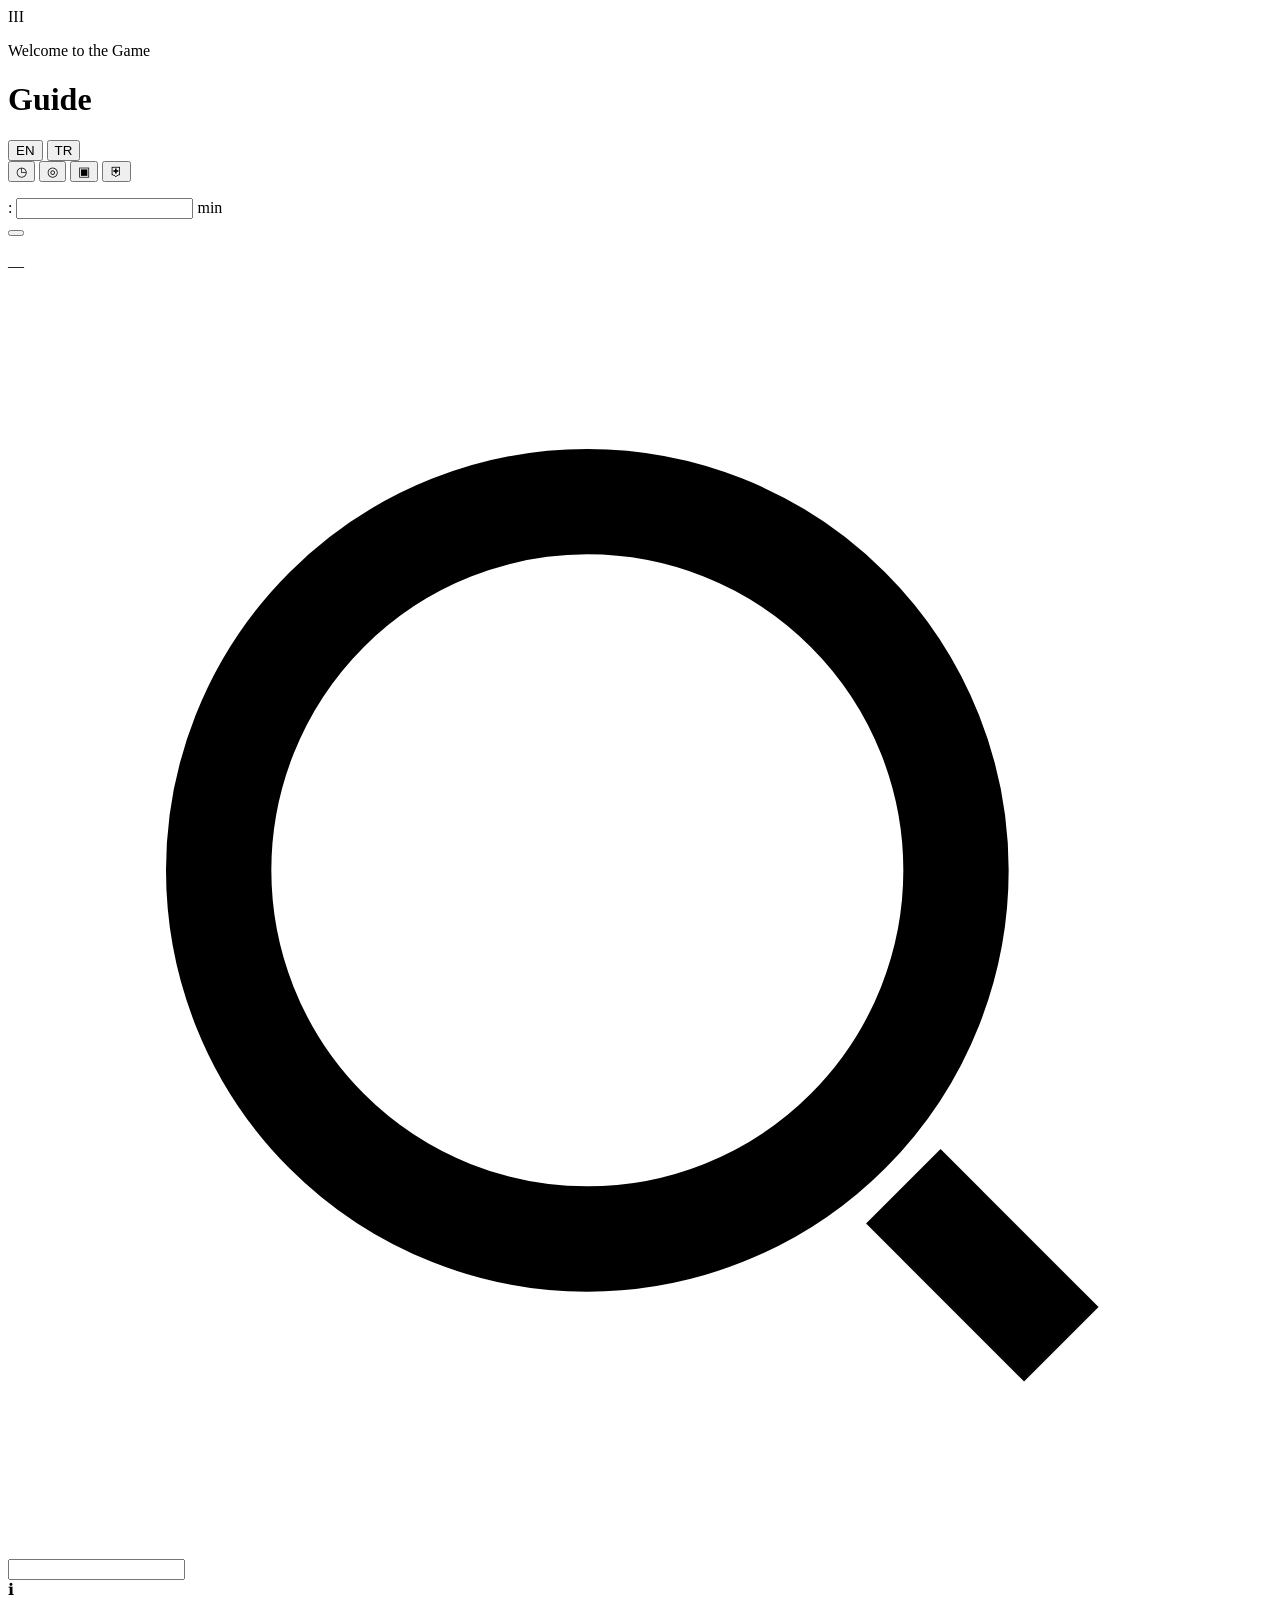
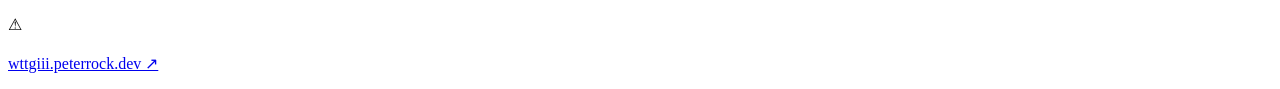
==== wttg3/index.html @ 9b2327aa "Create index.html" ====
<!DOCTYPE html>
<html lang="en">
<head>
  <meta charset="UTF-8">
  <meta name="viewport" content="width=device-width, initial-scale=1.0">
  <title>WTTG III Guide</title>
  <link rel="preconnect" href="https://fonts.googleapis.com">
  <link rel="preconnect" href="https://fonts.gstatic.com" crossorigin>
  <link href="https://fonts.googleapis.com/css2?family=IBM+Plex+Mono:wght@400;500;600&family=Syne:wght@500;600;700;800&display=swap" rel="stylesheet">
  <link rel="stylesheet" href="styles.css">
</head>
<body>
  <div class="ambient" aria-hidden="true"></div>
  <div class="grid-bg" aria-hidden="true"></div>

  <div class="app">
    <header class="header">
      <div class="header-left">
        <div class="logo-mark">
          <span class="logo-pulse"></span>
          <span class="logo-core">III</span>
        </div>
        <div>
          <p class="eyebrow">Welcome to the Game</p>
          <h1 id="t-title">Guide</h1>
          <p id="t-subtitle" class="subtitle"></p>
        </div>
      </div>
      <div class="lang-switch" role="group" aria-label="Language">
        <button type="button" class="lang-btn" data-lang="en">EN</button>
        <button type="button" class="lang-btn" data-lang="tr">TR</button>
      </div>
    </header>

    <nav class="nav-pills" id="tabs">
      <button type="button" class="pill-tab active" data-tab="time">
        <span class="tab-icon">◷</span>
        <span id="t-tabTime"></span>
      </button>
      <button type="button" class="pill-tab" data-tab="sites">
        <span class="tab-icon">◎</span>
        <span id="t-tabSites"></span>
      </button>
      <button type="button" class="pill-tab" data-tab="miners">
        <span class="tab-icon">▣</span>
        <span id="t-tabMiners"></span>
      </button>
      <button type="button" class="pill-tab" data-tab="keys">
        <span class="tab-icon">⛨</span>
        <span id="t-tabKeys"></span>
      </button>
    </nav>

    <main class="content">
      <!-- Time -->
      <section id="panel-time" class="panel active">
        <div class="terminal-card glow-red">
          <div class="card-head">
            <span class="dot red"></span><span class="dot amber"></span><span class="dot green"></span>
            <span class="card-title" id="t-timeLabel"></span>
          </div>
          <div class="card-body">
            <p class="hint" id="t-timeHint"></p>
            <div class="clock-widget">
              <div class="clock-face">
                <span class="clock-colon">:</span>
                <input type="text" id="minute-input" inputmode="numeric" maxlength="2" autocomplete="off" spellcheck="false">
                <span class="clock-suffix">min</span>
              </div>
              <button type="button" class="btn-primary" id="time-btn">
                <span class="btn-shine"></span>
              </button>
            </div>
            <p class="error" id="time-error" hidden></p>
          </div>
        </div>

        <div class="results-card">
          <div class="results-head">
            <h2 id="t-timedOpen"></h2>
            <span class="count-badge" id="time-count">—</span>
          </div>
          <div id="time-result" class="chip-grid"></div>
          <p class="footnote" id="t-alwaysNote"></p>
        </div>
      </section>

      <!-- Sites -->
      <section id="panel-sites" class="panel">
        <div class="search-bar">
          <svg class="search-icon" viewBox="0 0 24 24" fill="none" stroke="currentColor" stroke-width="2"><circle cx="11" cy="11" r="7"/><path d="M20 20l-3-3"/></svg>
          <input type="search" id="search" autocomplete="off">
        </div>
        <div class="filter-pills" id="filter-pills"></div>
        <div id="site-lists" class="site-sections"></div>
      </section>

      <!-- Miners -->
      <section id="panel-miners" class="panel">
        <div id="miner-lists" class="miner-deck"></div>
      </section>

      <!-- Keys -->
      <section id="panel-keys" class="panel">
        <div class="info-stack">
          <div class="info-card blue">
            <div class="info-icon">ℹ</div>
            <p id="t-keysRule"></p>
          </div>
          <div class="info-card amber">
            <div class="info-icon">⚠</div>
            <p id="t-keysWarn"></p>
          </div>
        </div>

        <div class="keys-table-wrap">
          <h2 id="t-keysExamples"></h2>
          <ul id="key-list" class="keys-table"></ul>
        </div>

        <div class="tip-card">
          <p id="t-logjukTip"></p>
          <a href="https://wttgiii.peterrock.dev/vm-network/" target="_blank" rel="noopener" class="ext-btn">
            wttgiii.peterrock.dev ↗
          </a>
        </div>
      </section>
    </main>

    <footer class="footer">
      <p id="t-footer"></p>
    </footer>
  </div>

  <script src="data.js"></script>
  <script src="i18n.js"></script>
  <script src="app.js"></script>
</body>
</html>
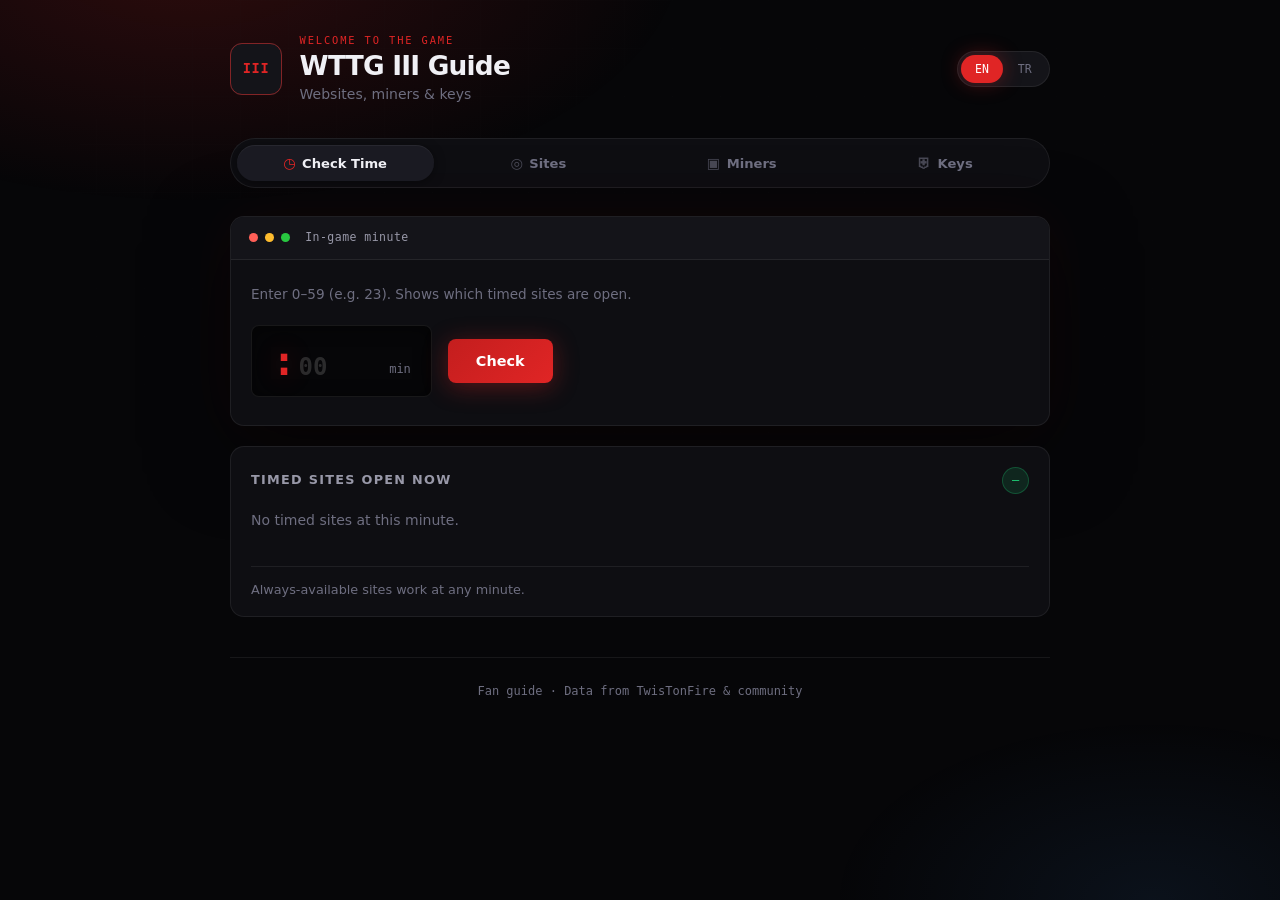
==== commit ed3cf1d7: "Add files via upload" ====
--- a/wttg3/index.html
+++ b/wttg3/index.html
@@ -1,139 +1,139 @@
-<!DOCTYPE html>
-<html lang="en">
-<head>
-  <meta charset="UTF-8">
-  <meta name="viewport" content="width=device-width, initial-scale=1.0">
-  <title>WTTG III Guide</title>
-  <link rel="preconnect" href="https://fonts.googleapis.com">
-  <link rel="preconnect" href="https://fonts.gstatic.com" crossorigin>
-  <link href="https://fonts.googleapis.com/css2?family=IBM+Plex+Mono:wght@400;500;600&family=Syne:wght@500;600;700;800&display=swap" rel="stylesheet">
-  <link rel="stylesheet" href="styles.css">
-</head>
-<body>
-  <div class="ambient" aria-hidden="true"></div>
-  <div class="grid-bg" aria-hidden="true"></div>
-
-  <div class="app">
-    <header class="header">
-      <div class="header-left">
-        <div class="logo-mark">
-          <span class="logo-pulse"></span>
-          <span class="logo-core">III</span>
-        </div>
-        <div>
-          <p class="eyebrow">Welcome to the Game</p>
-          <h1 id="t-title">Guide</h1>
-          <p id="t-subtitle" class="subtitle"></p>
-        </div>
-      </div>
-      <div class="lang-switch" role="group" aria-label="Language">
-        <button type="button" class="lang-btn" data-lang="en">EN</button>
-        <button type="button" class="lang-btn" data-lang="tr">TR</button>
-      </div>
-    </header>
-
-    <nav class="nav-pills" id="tabs">
-      <button type="button" class="pill-tab active" data-tab="time">
-        <span class="tab-icon">◷</span>
-        <span id="t-tabTime"></span>
-      </button>
-      <button type="button" class="pill-tab" data-tab="sites">
-        <span class="tab-icon">◎</span>
-        <span id="t-tabSites"></span>
-      </button>
-      <button type="button" class="pill-tab" data-tab="miners">
-        <span class="tab-icon">▣</span>
-        <span id="t-tabMiners"></span>
-      </button>
-      <button type="button" class="pill-tab" data-tab="keys">
-        <span class="tab-icon">⛨</span>
-        <span id="t-tabKeys"></span>
-      </button>
-    </nav>
-
-    <main class="content">
-      <!-- Time -->
-      <section id="panel-time" class="panel active">
-        <div class="terminal-card glow-red">
-          <div class="card-head">
-            <span class="dot red"></span><span class="dot amber"></span><span class="dot green"></span>
-            <span class="card-title" id="t-timeLabel"></span>
-          </div>
-          <div class="card-body">
-            <p class="hint" id="t-timeHint"></p>
-            <div class="clock-widget">
-              <div class="clock-face">
-                <span class="clock-colon">:</span>
-                <input type="text" id="minute-input" inputmode="numeric" maxlength="2" autocomplete="off" spellcheck="false">
-                <span class="clock-suffix">min</span>
-              </div>
-              <button type="button" class="btn-primary" id="time-btn">
-                <span class="btn-shine"></span>
-              </button>
-            </div>
-            <p class="error" id="time-error" hidden></p>
-          </div>
-        </div>
-
-        <div class="results-card">
-          <div class="results-head">
-            <h2 id="t-timedOpen"></h2>
-            <span class="count-badge" id="time-count">—</span>
-          </div>
-          <div id="time-result" class="chip-grid"></div>
-          <p class="footnote" id="t-alwaysNote"></p>
-        </div>
-      </section>
-
-      <!-- Sites -->
-      <section id="panel-sites" class="panel">
-        <div class="search-bar">
-          <svg class="search-icon" viewBox="0 0 24 24" fill="none" stroke="currentColor" stroke-width="2"><circle cx="11" cy="11" r="7"/><path d="M20 20l-3-3"/></svg>
-          <input type="search" id="search" autocomplete="off">
-        </div>
-        <div class="filter-pills" id="filter-pills"></div>
-        <div id="site-lists" class="site-sections"></div>
-      </section>
-
-      <!-- Miners -->
-      <section id="panel-miners" class="panel">
-        <div id="miner-lists" class="miner-deck"></div>
-      </section>
-
-      <!-- Keys -->
-      <section id="panel-keys" class="panel">
-        <div class="info-stack">
-          <div class="info-card blue">
-            <div class="info-icon">ℹ</div>
-            <p id="t-keysRule"></p>
-          </div>
-          <div class="info-card amber">
-            <div class="info-icon">⚠</div>
-            <p id="t-keysWarn"></p>
-          </div>
-        </div>
-
-        <div class="keys-table-wrap">
-          <h2 id="t-keysExamples"></h2>
-          <ul id="key-list" class="keys-table"></ul>
-        </div>
-
-        <div class="tip-card">
-          <p id="t-logjukTip"></p>
-          <a href="https://wttgiii.peterrock.dev/vm-network/" target="_blank" rel="noopener" class="ext-btn">
-            wttgiii.peterrock.dev ↗
-          </a>
-        </div>
-      </section>
-    </main>
-
-    <footer class="footer">
-      <p id="t-footer"></p>
-    </footer>
-  </div>
-
-  <script src="data.js"></script>
-  <script src="i18n.js"></script>
-  <script src="app.js"></script>
-</body>
-</html>
+<!DOCTYPE html>
+<html lang="en">
+<head>
+  <meta charset="UTF-8">
+  <meta name="viewport" content="width=device-width, initial-scale=1.0">
+  <title>WTTG III Guide</title>
+  <link rel="preconnect" href="https://fonts.googleapis.com">
+  <link rel="preconnect" href="https://fonts.gstatic.com" crossorigin>
+  <link href="https://fonts.googleapis.com/css2?family=IBM+Plex+Mono:wght@400;500;600&family=Syne:wght@500;600;700;800&display=swap" rel="stylesheet">
+  <link rel="stylesheet" href="styles.css">
+</head>
+<body>
+  <div class="ambient" aria-hidden="true"></div>
+  <div class="grid-bg" aria-hidden="true"></div>
+
+  <div class="app">
+    <header class="header">
+      <div class="header-left">
+        <div class="logo-mark">
+          <span class="logo-pulse"></span>
+          <span class="logo-core">III</span>
+        </div>
+        <div>
+          <p class="eyebrow">Welcome to the Game</p>
+          <h1 id="t-title">Guide</h1>
+          <p id="t-subtitle" class="subtitle"></p>
+        </div>
+      </div>
+      <div class="lang-switch" role="group" aria-label="Language">
+        <button type="button" class="lang-btn" data-lang="en">EN</button>
+        <button type="button" class="lang-btn" data-lang="tr">TR</button>
+      </div>
+    </header>
+
+    <nav class="nav-pills" id="tabs">
+      <button type="button" class="pill-tab active" data-tab="time">
+        <span class="tab-icon">◷</span>
+        <span id="t-tabTime"></span>
+      </button>
+      <button type="button" class="pill-tab" data-tab="sites">
+        <span class="tab-icon">◎</span>
+        <span id="t-tabSites"></span>
+      </button>
+      <button type="button" class="pill-tab" data-tab="miners">
+        <span class="tab-icon">▣</span>
+        <span id="t-tabMiners"></span>
+      </button>
+      <button type="button" class="pill-tab" data-tab="keys">
+        <span class="tab-icon">⛨</span>
+        <span id="t-tabKeys"></span>
+      </button>
+    </nav>
+
+    <main class="content">
+      <!-- Time -->
+      <section id="panel-time" class="panel active">
+        <div class="terminal-card glow-red">
+          <div class="card-head">
+            <span class="dot red"></span><span class="dot amber"></span><span class="dot green"></span>
+            <span class="card-title" id="t-timeLabel"></span>
+          </div>
+          <div class="card-body">
+            <p class="hint" id="t-timeHint"></p>
+            <div class="clock-widget">
+              <div class="clock-face">
+                <span class="clock-colon">:</span>
+                <input type="text" id="minute-input" inputmode="numeric" maxlength="2" autocomplete="off" spellcheck="false">
+                <span class="clock-suffix">min</span>
+              </div>
+              <button type="button" class="btn-primary" id="time-btn">
+                <span class="btn-shine"></span>
+              </button>
+            </div>
+            <p class="error" id="time-error" hidden></p>
+          </div>
+        </div>
+
+        <div class="results-card">
+          <div class="results-head">
+            <h2 id="t-timedOpen"></h2>
+            <span class="count-badge" id="time-count">—</span>
+          </div>
+          <div id="time-result" class="chip-grid"></div>
+          <p class="footnote" id="t-alwaysNote"></p>
+        </div>
+      </section>
+
+      <!-- Sites -->
+      <section id="panel-sites" class="panel">
+        <div class="search-bar">
+          <svg class="search-icon" viewBox="0 0 24 24" fill="none" stroke="currentColor" stroke-width="2"><circle cx="11" cy="11" r="7"/><path d="M20 20l-3-3"/></svg>
+          <input type="search" id="search" autocomplete="off">
+        </div>
+        <div class="filter-pills" id="filter-pills"></div>
+        <div id="site-lists" class="site-sections"></div>
+      </section>
+
+      <!-- Miners -->
+      <section id="panel-miners" class="panel">
+        <div id="miner-lists" class="miner-deck"></div>
+      </section>
+
+      <!-- Keys -->
+      <section id="panel-keys" class="panel">
+        <div class="info-stack">
+          <div class="info-card blue">
+            <div class="info-icon">ℹ</div>
+            <p id="t-keysRule"></p>
+          </div>
+          <div class="info-card amber">
+            <div class="info-icon">⚠</div>
+            <p id="t-keysWarn"></p>
+          </div>
+        </div>
+
+        <div class="keys-table-wrap">
+          <h2 id="t-keysExamples"></h2>
+          <ul id="key-list" class="keys-table"></ul>
+        </div>
+
+        <div class="tip-card">
+          <p id="t-logjukTip"></p>
+          <a href="https://wttgiii.peterrock.dev/vm-network/" target="_blank" rel="noopener" class="ext-btn">
+            wttgiii.peterrock.dev ↗
+          </a>
+        </div>
+      </section>
+    </main>
+
+    <footer class="footer">
+      <p id="t-footer"></p>
+    </footer>
+  </div>
+
+  <script src="data.js"></script>
+  <script src="i18n.js"></script>
+  <script src="app.js"></script>
+</body>
+</html>
--- a/wttg3/styles.css
+++ b/wttg3/styles.css
@@ -0,0 +1,819 @@
+*, *::before, *::after { box-sizing: border-box; margin: 0; padding: 0; }
+
+:root {
+  --bg: #060608;
+  --surface: #0e0e12;
+  --surface2: #141419;
+  --surface3: #1a1a22;
+  --border: rgba(255,255,255,.07);
+  --border-hover: rgba(255,255,255,.14);
+  --text: #f0f0f5;
+  --muted: #6e6e80;
+  --dim: #9898a8;
+  --red: #e02525;
+  --red-glow: rgba(224,37,37,.35);
+  --green: #1fd67a;
+  --green-dim: rgba(31,214,122,.12);
+  --amber: #f0a030;
+  --blue: #4d9fff;
+  --purple: #a855f7;
+  --radius: 14px;
+  --radius-sm: 8px;
+  --font: 'Syne', system-ui, sans-serif;
+  --mono: 'IBM Plex Mono', monospace;
+  --shadow: 0 24px 80px rgba(0,0,0,.55);
+}
+
+html { scroll-behavior: smooth; }
+
+body {
+  font-family: var(--font);
+  background: var(--bg);
+  color: var(--text);
+  line-height: 1.55;
+  min-height: 100vh;
+  -webkit-font-smoothing: antialiased;
+}
+
+/* Background */
+.ambient {
+  position: fixed; inset: 0; pointer-events: none; z-index: 0;
+  background:
+    radial-gradient(ellipse 70% 50% at 15% -5%, rgba(224,37,37,.18), transparent 55%),
+    radial-gradient(ellipse 50% 40% at 90% 100%, rgba(77,159,255,.08), transparent 50%);
+}
+
+.grid-bg {
+  position: fixed; inset: 0; pointer-events: none; z-index: 0; opacity: .35;
+  background-image:
+    linear-gradient(rgba(255,255,255,.025) 1px, transparent 1px),
+    linear-gradient(90deg, rgba(255,255,255,.025) 1px, transparent 1px);
+  background-size: 48px 48px;
+  mask-image: radial-gradient(ellipse 80% 70% at 50% 30%, black, transparent);
+}
+
+/* App shell */
+.app {
+  position: relative; z-index: 1;
+  max-width: 860px;
+  margin: 0 auto;
+  padding: 2rem 1.25rem 3rem;
+  animation: rise .6s ease both;
+}
+
+@keyframes rise {
+  from { opacity: 0; transform: translateY(16px); }
+  to { opacity: 1; transform: translateY(0); }
+}
+
+/* Header */
+.header {
+  display: flex;
+  justify-content: space-between;
+  align-items: center;
+  gap: 1.5rem;
+  margin-bottom: 2rem;
+}
+
+.header-left {
+  display: flex;
+  align-items: center;
+  gap: 1.1rem;
+}
+
+.logo-mark {
+  position: relative;
+  width: 52px; height: 52px;
+  display: grid; place-items: center;
+  background: var(--surface2);
+  border: 1px solid var(--border);
+  border-radius: 12px;
+  flex-shrink: 0;
+}
+
+.logo-pulse {
+  position: absolute; inset: -1px;
+  border-radius: 12px;
+  border: 1px solid var(--red);
+  opacity: .5;
+  animation: pulse 2.5s ease infinite;
+}
+
+@keyframes pulse {
+  0%, 100% { opacity: .3; transform: scale(1); }
+  50% { opacity: .7; transform: scale(1.04); }
+}
+
+.logo-core {
+  font-family: var(--mono);
+  font-weight: 600;
+  font-size: .85rem;
+  color: var(--red);
+  letter-spacing: .05em;
+}
+
+.eyebrow {
+  font-family: var(--mono);
+  font-size: .65rem;
+  letter-spacing: .18em;
+  text-transform: uppercase;
+  color: var(--red);
+  margin-bottom: .2rem;
+}
+
+.header h1 {
+  font-size: 1.65rem;
+  font-weight: 800;
+  letter-spacing: -.03em;
+  line-height: 1.1;
+}
+
+.subtitle {
+  font-size: .875rem;
+  color: var(--muted);
+  margin-top: .25rem;
+  font-weight: 500;
+}
+
+/* Lang */
+.lang-switch {
+  display: flex;
+  background: var(--surface2);
+  border: 1px solid var(--border);
+  border-radius: 999px;
+  padding: 3px;
+  flex-shrink: 0;
+}
+
+.lang-btn {
+  padding: .45rem .9rem;
+  background: transparent;
+  border: none;
+  border-radius: 999px;
+  color: var(--muted);
+  font-family: var(--mono);
+  font-size: .72rem;
+  font-weight: 500;
+  cursor: pointer;
+  transition: all .2s;
+}
+
+.lang-btn:hover { color: var(--text); }
+.lang-btn.active {
+  background: var(--red);
+  color: #fff;
+  box-shadow: 0 0 20px var(--red-glow);
+}
+
+/* Nav pills */
+.nav-pills {
+  display: flex;
+  gap: .4rem;
+  padding: .35rem;
+  background: var(--surface);
+  border: 1px solid var(--border);
+  border-radius: 999px;
+  margin-bottom: 1.75rem;
+  overflow-x: auto;
+}
+
+.pill-tab {
+  flex: 1;
+  display: flex;
+  align-items: center;
+  justify-content: center;
+  gap: .4rem;
+  padding: .65rem 1rem;
+  background: transparent;
+  border: none;
+  border-radius: 999px;
+  color: var(--muted);
+  font-family: var(--font);
+  font-size: .82rem;
+  font-weight: 600;
+  cursor: pointer;
+  white-space: nowrap;
+  transition: all .25s;
+}
+
+.tab-icon {
+  font-size: .9rem;
+  opacity: .6;
+}
+
+.pill-tab:hover { color: var(--dim); background: rgba(255,255,255,.03); }
+
+.pill-tab.active {
+  color: var(--text);
+  background: var(--surface3);
+  box-shadow: 0 2px 12px rgba(0,0,0,.4), inset 0 1px 0 rgba(255,255,255,.06);
+}
+
+.pill-tab.active .tab-icon { opacity: 1; color: var(--red); }
+
+/* Panels */
+.panel { display: none; animation: fadePanel .35s ease; }
+.panel.active { display: block; }
+
+@keyframes fadePanel {
+  from { opacity: 0; transform: translateY(8px); }
+  to { opacity: 1; transform: translateY(0); }
+}
+
+/* Terminal card */
+.terminal-card {
+  background: var(--surface);
+  border: 1px solid var(--border);
+  border-radius: var(--radius);
+  overflow: hidden;
+  margin-bottom: 1.25rem;
+  box-shadow: var(--shadow);
+}
+
+.terminal-card.glow-red {
+  box-shadow: var(--shadow), 0 0 60px rgba(224,37,37,.06);
+}
+
+.card-head {
+  display: flex;
+  align-items: center;
+  gap: .45rem;
+  padding: .75rem 1.1rem;
+  background: var(--surface2);
+  border-bottom: 1px solid var(--border);
+}
+
+.dot { width: 9px; height: 9px; border-radius: 50%; }
+.dot.red { background: #ff5f57; }
+.dot.amber { background: #febc2e; }
+.dot.green { background: #28c840; }
+
+.card-title {
+  margin-left: .5rem;
+  font-family: var(--mono);
+  font-size: .72rem;
+  color: var(--dim);
+  letter-spacing: .04em;
+}
+
+.card-body { padding: 1.5rem 1.25rem 1.75rem; }
+
+.hint, .footnote {
+  font-size: .85rem;
+  color: var(--muted);
+  font-weight: 500;
+}
+
+/* Clock widget */
+.clock-widget {
+  display: flex;
+  align-items: center;
+  gap: 1rem;
+  margin-top: 1.25rem;
+  flex-wrap: wrap;
+}
+
+.clock-face {
+  display: flex;
+  align-items: baseline;
+  gap: .15rem;
+  background: var(--bg);
+  border: 1px solid var(--border);
+  border-radius: var(--radius-sm);
+  padding: .75rem 1.25rem;
+  box-shadow: inset 0 2px 16px rgba(0,0,0,.5);
+}
+
+.clock-colon {
+  font-family: var(--mono);
+  font-size: 2.5rem;
+  font-weight: 600;
+  color: var(--red);
+  line-height: 1;
+  text-shadow: 0 0 24px var(--red-glow);
+  animation: blink 1.2s step-end infinite;
+}
+
+@keyframes blink { 50% { opacity: .3; } }
+
+#minute-input {
+  width: 3.5ch;
+  background: transparent;
+  border: none;
+  outline: none;
+  font-family: var(--mono);
+  font-size: 2.5rem;
+  font-weight: 600;
+  color: var(--text);
+  line-height: 1;
+  caret-color: var(--red);
+}
+
+#minute-input::placeholder { color: rgba(255,255,255,.15); font-size: 1.5rem; }
+
+.clock-suffix {
+  font-family: var(--mono);
+  font-size: .75rem;
+  color: var(--muted);
+  margin-left: .25rem;
+  align-self: flex-end;
+  padding-bottom: .35rem;
+}
+
+.btn-primary {
+  position: relative;
+  padding: .85rem 1.75rem;
+  background: linear-gradient(135deg, #c41e1e, var(--red));
+  border: none;
+  border-radius: var(--radius-sm);
+  color: #fff;
+  font-family: var(--font);
+  font-size: .9rem;
+  font-weight: 700;
+  cursor: pointer;
+  overflow: hidden;
+  transition: transform .15s, box-shadow .2s;
+  box-shadow: 0 4px 24px var(--red-glow);
+}
+
+.btn-primary:hover {
+  transform: translateY(-1px);
+  box-shadow: 0 8px 32px var(--red-glow);
+}
+
+.btn-primary:active { transform: translateY(0); }
+
+.btn-shine {
+  position: absolute; inset: 0;
+  background: linear-gradient(105deg, transparent 40%, rgba(255,255,255,.15) 50%, transparent 60%);
+  transform: translateX(-100%);
+  transition: transform .5s;
+}
+
+.btn-primary:hover .btn-shine { transform: translateX(100%); }
+
+.error {
+  color: var(--red);
+  font-size: .82rem;
+  font-family: var(--mono);
+  margin-top: .75rem;
+}
+
+/* Results */
+.results-card {
+  background: var(--surface);
+  border: 1px solid var(--border);
+  border-radius: var(--radius);
+  padding: 1.25rem 1.25rem 1rem;
+}
+
+.results-head {
+  display: flex;
+  align-items: center;
+  justify-content: space-between;
+  margin-bottom: 1rem;
+}
+
+.results-head h2 {
+  font-size: .8rem;
+  font-weight: 700;
+  text-transform: uppercase;
+  letter-spacing: .1em;
+  color: var(--dim);
+}
+
+.count-badge {
+  font-family: var(--mono);
+  font-size: .75rem;
+  padding: .2rem .55rem;
+  background: var(--green-dim);
+  border: 1px solid rgba(31,214,122,.25);
+  border-radius: 999px;
+  color: var(--green);
+}
+
+.chip-grid {
+  display: flex;
+  flex-wrap: wrap;
+  gap: .45rem;
+  min-height: 2.5rem;
+}
+
+.chip {
+  font-family: var(--mono);
+  font-size: .78rem;
+  font-weight: 500;
+  padding: .4rem .75rem;
+  background: var(--green-dim);
+  border: 1px solid rgba(31,214,122,.2);
+  border-radius: var(--radius-sm);
+  color: var(--green);
+  animation: chipIn .3s ease both;
+}
+
+@keyframes chipIn {
+  from { opacity: 0; transform: scale(.92); }
+  to { opacity: 1; transform: scale(1); }
+}
+
+.chip.empty {
+  background: transparent;
+  border: none;
+  color: var(--muted);
+  font-family: var(--font);
+  font-size: .875rem;
+  font-weight: 500;
+  padding: 0;
+}
+
+.footnote {
+  margin-top: 1rem;
+  padding-top: .85rem;
+  border-top: 1px solid var(--border);
+  font-size: .8rem;
+}
+
+/* Search */
+.search-bar {
+  position: relative;
+  margin-bottom: 1rem;
+}
+
+.search-icon {
+  position: absolute;
+  left: 1rem; top: 50%;
+  transform: translateY(-50%);
+  width: 18px; height: 18px;
+  color: var(--muted);
+  pointer-events: none;
+}
+
+#search {
+  width: 100%;
+  padding: .85rem 1rem .85rem 2.75rem;
+  background: var(--surface);
+  border: 1px solid var(--border);
+  border-radius: var(--radius);
+  color: var(--text);
+  font-family: var(--font);
+  font-size: .9rem;
+  font-weight: 500;
+  outline: none;
+  transition: border-color .2s, box-shadow .2s;
+}
+
+#search:focus {
+  border-color: rgba(224,37,37,.4);
+  box-shadow: 0 0 0 3px rgba(224,37,37,.1);
+}
+
+/* Filter pills */
+.filter-pills {
+  display: flex;
+  flex-wrap: wrap;
+  gap: .4rem;
+  margin-bottom: 1.5rem;
+}
+
+.f-chip {
+  padding: .4rem .85rem;
+  background: var(--surface);
+  border: 1px solid var(--border);
+  border-radius: 999px;
+  color: var(--muted);
+  font-family: var(--font);
+  font-size: .78rem;
+  font-weight: 600;
+  cursor: pointer;
+  transition: all .2s;
+}
+
+.f-chip:hover { border-color: var(--border-hover); color: var(--dim); }
+
+.f-chip.active {
+  border-color: transparent;
+  color: #fff;
+}
+
+.f-chip[data-f="all"].active { background: var(--surface3); border-color: var(--border-hover); color: var(--text); }
+.f-chip[data-f="always"].active { background: rgba(31,214,122,.2); color: var(--green); }
+.f-chip[data-f="timed"].active { background: rgba(77,159,255,.2); color: var(--blue); }
+.f-chip[data-f="dead"].active { background: rgba(110,110,128,.25); color: var(--dim); }
+.f-chip[data-f="maybe"].active { background: rgba(240,160,48,.2); color: var(--amber); }
+.f-chip[data-f="fbi"].active { background: rgba(224,37,37,.2); color: var(--red); }
+
+/* Site sections */
+.site-sections { display: flex; flex-direction: column; gap: 1.25rem; }
+
+.cat-block {
+  background: var(--surface);
+  border: 1px solid var(--border);
+  border-radius: var(--radius);
+  overflow: hidden;
+}
+
+.cat-head {
+  display: flex;
+  align-items: center;
+  gap: .65rem;
+  padding: .85rem 1.1rem;
+  background: var(--surface2);
+  border-bottom: 1px solid var(--border);
+}
+
+.cat-dot {
+  width: 8px; height: 8px;
+  border-radius: 50%;
+  flex-shrink: 0;
+}
+
+.cat-dot.always { background: var(--green); box-shadow: 0 0 8px rgba(31,214,122,.5); }
+.cat-dot.timed { background: var(--blue); box-shadow: 0 0 8px rgba(77,159,255,.5); }
+.cat-dot.dead { background: var(--muted); }
+.cat-dot.maybe { background: var(--amber); box-shadow: 0 0 8px rgba(240,160,48,.4); }
+.cat-dot.fbi { background: var(--red); box-shadow: 0 0 8px var(--red-glow); }
+
+.cat-head h3 {
+  font-size: .78rem;
+  font-weight: 700;
+  text-transform: uppercase;
+  letter-spacing: .08em;
+  color: var(--dim);
+  flex: 1;
+}
+
+.cat-count {
+  font-family: var(--mono);
+  font-size: .7rem;
+  color: var(--muted);
+}
+
+.site-rows { list-style: none; }
+
+.site-row {
+  display: flex;
+  justify-content: space-between;
+  align-items: center;
+  gap: 1rem;
+  padding: .65rem 1.1rem;
+  border-bottom: 1px solid rgba(255,255,255,.03);
+  transition: background .15s;
+}
+
+.site-row:last-child { border-bottom: none; }
+.site-row:hover { background: rgba(255,255,255,.025); }
+.site-row.hidden { display: none; }
+
+.site-row .name {
+  font-size: .875rem;
+  font-weight: 600;
+  letter-spacing: -.01em;
+}
+
+.site-row .meta {
+  font-family: var(--mono);
+  font-size: .68rem;
+  color: var(--muted);
+  text-align: right;
+  flex-shrink: 0;
+  max-width: 45%;
+}
+
+.tag-careful {
+  display: inline-block;
+  margin-left: .4rem;
+  font-size: .6rem;
+  font-weight: 700;
+  text-transform: uppercase;
+  letter-spacing: .06em;
+  color: var(--red);
+  padding: .1rem .35rem;
+  background: rgba(224,37,37,.12);
+  border-radius: 3px;
+  vertical-align: middle;
+}
+
+/* Miners */
+.miner-deck {
+  display: grid;
+  gap: 1rem;
+}
+
+@media (min-width: 640px) {
+  .miner-deck { grid-template-columns: repeat(3, 1fr); }
+}
+
+.tier-card {
+  background: var(--surface);
+  border: 1px solid var(--border);
+  border-radius: var(--radius);
+  overflow: hidden;
+  transition: transform .2s, box-shadow .2s;
+}
+
+.tier-card:hover {
+  transform: translateY(-2px);
+  box-shadow: var(--shadow);
+}
+
+.tier-card[data-tier="tier1"] { border-top: 2px solid var(--green); }
+.tier-card[data-tier="tier2"] { border-top: 2px solid var(--blue); }
+.tier-card[data-tier="tier3"] { border-top: 2px solid var(--purple); }
+
+.tier-top {
+  padding: 1.1rem 1rem .9rem;
+  background: var(--surface2);
+  border-bottom: 1px solid var(--border);
+}
+
+.tier-top h3 {
+  font-size: 1rem;
+  font-weight: 800;
+  letter-spacing: -.02em;
+}
+
+.tier-cost {
+  font-family: var(--mono);
+  font-size: .68rem;
+  color: var(--muted);
+  margin-top: .2rem;
+}
+
+.miner-rows { list-style: none; padding: .5rem 0; }
+
+.miner-row {
+  display: flex;
+  align-items: center;
+  gap: .6rem;
+  padding: .45rem 1rem;
+  font-family: var(--mono);
+  font-size: .78rem;
+}
+
+.miner-row .rank {
+  width: 1.4rem;
+  text-align: center;
+  font-size: .65rem;
+  color: var(--muted);
+  flex-shrink: 0;
+}
+
+.miner-row .rank.gold { color: #ffd700; }
+.miner-row .rank.silver { color: #c0c0c0; }
+.miner-row .rank.bronze { color: #cd7f32; }
+
+.miner-row .mname { flex: 1; font-weight: 500; }
+.miner-row .mrate { color: var(--green); font-weight: 600; }
+
+.miner-row.top .mname { color: var(--text); }
+.miner-row.special .mrate { color: var(--amber); }
+.miner-row.special .mname::after {
+  content: " mount";
+  font-size: .6rem;
+  color: var(--amber);
+  opacity: .8;
+}
+
+/* Keys */
+.info-stack {
+  display: grid;
+  gap: .75rem;
+  margin-bottom: 1.25rem;
+}
+
+@media (min-width: 540px) {
+  .info-stack { grid-template-columns: 1fr 1fr; }
+}
+
+.info-card {
+  display: flex;
+  gap: .85rem;
+  padding: 1.1rem;
+  background: var(--surface);
+  border: 1px solid var(--border);
+  border-radius: var(--radius);
+  border-left: 3px solid;
+}
+
+.info-card.blue { border-left-color: var(--blue); }
+.info-card.amber { border-left-color: var(--amber); }
+
+.info-icon {
+  font-size: 1.1rem;
+  flex-shrink: 0;
+  opacity: .8;
+}
+
+.info-card p {
+  font-size: .875rem;
+  color: var(--dim);
+  font-weight: 500;
+  line-height: 1.5;
+}
+
+.keys-table-wrap {
+  background: var(--surface);
+  border: 1px solid var(--border);
+  border-radius: var(--radius);
+  overflow: hidden;
+  margin-bottom: 1rem;
+}
+
+.keys-table-wrap h2 {
+  padding: .85rem 1.1rem;
+  font-size: .72rem;
+  font-weight: 700;
+  text-transform: uppercase;
+  letter-spacing: .1em;
+  color: var(--muted);
+  background: var(--surface2);
+  border-bottom: 1px solid var(--border);
+}
+
+.keys-table { list-style: none; }
+
+.keys-table li {
+  display: grid;
+  grid-template-columns: 1fr auto;
+  gap: .25rem 1rem;
+  padding: .7rem 1.1rem;
+  border-bottom: 1px solid rgba(255,255,255,.03);
+  font-family: var(--mono);
+  font-size: .78rem;
+}
+
+.keys-table li:last-child { border-bottom: none; }
+
+.keys-table .loc {
+  font-family: var(--font);
+  font-size: .75rem;
+  color: var(--muted);
+  font-weight: 500;
+}
+
+.keys-table .hex {
+  color: var(--green);
+  font-weight: 500;
+  text-align: right;
+}
+
+.tip-card {
+  background: linear-gradient(135deg, rgba(168,85,247,.08), rgba(77,159,255,.06));
+  border: 1px solid rgba(168,85,247,.2);
+  border-radius: var(--radius);
+  padding: 1.15rem 1.25rem;
+}
+
+.tip-card p {
+  font-size: .875rem;
+  color: var(--dim);
+  font-weight: 500;
+  margin-bottom: .85rem;
+}
+
+.ext-btn {
+  display: inline-flex;
+  align-items: center;
+  gap: .35rem;
+  padding: .5rem 1rem;
+  background: rgba(255,255,255,.05);
+  border: 1px solid var(--border);
+  border-radius: var(--radius-sm);
+  color: var(--blue);
+  font-family: var(--mono);
+  font-size: .75rem;
+  font-weight: 500;
+  text-decoration: none;
+  transition: all .2s;
+}
+
+.ext-btn:hover {
+  background: rgba(77,159,255,.1);
+  border-color: rgba(77,159,255,.3);
+}
+
+/* Footer */
+.footer {
+  text-align: center;
+  margin-top: 2.5rem;
+  padding-top: 1.5rem;
+  border-top: 1px solid var(--border);
+}
+
+.footer p {
+  font-size: .75rem;
+  color: var(--muted);
+  font-family: var(--mono);
+}
+
+/* Mobile */
+@media (max-width: 520px) {
+  .app { padding: 1.25rem 1rem 2rem; }
+  .header { flex-direction: column; align-items: flex-start; }
+  .lang-switch { align-self: flex-end; margin-top: -.5rem; }
+  .pill-tab span:last-child { font-size: .75rem; }
+  .clock-widget { flex-direction: column; align-items: stretch; }
+  .btn-primary { width: 100%; text-align: center; }
+  .site-row { flex-direction: column; align-items: flex-start; gap: .2rem; }
+  .site-row .meta { text-align: left; max-width: 100%; }
+}
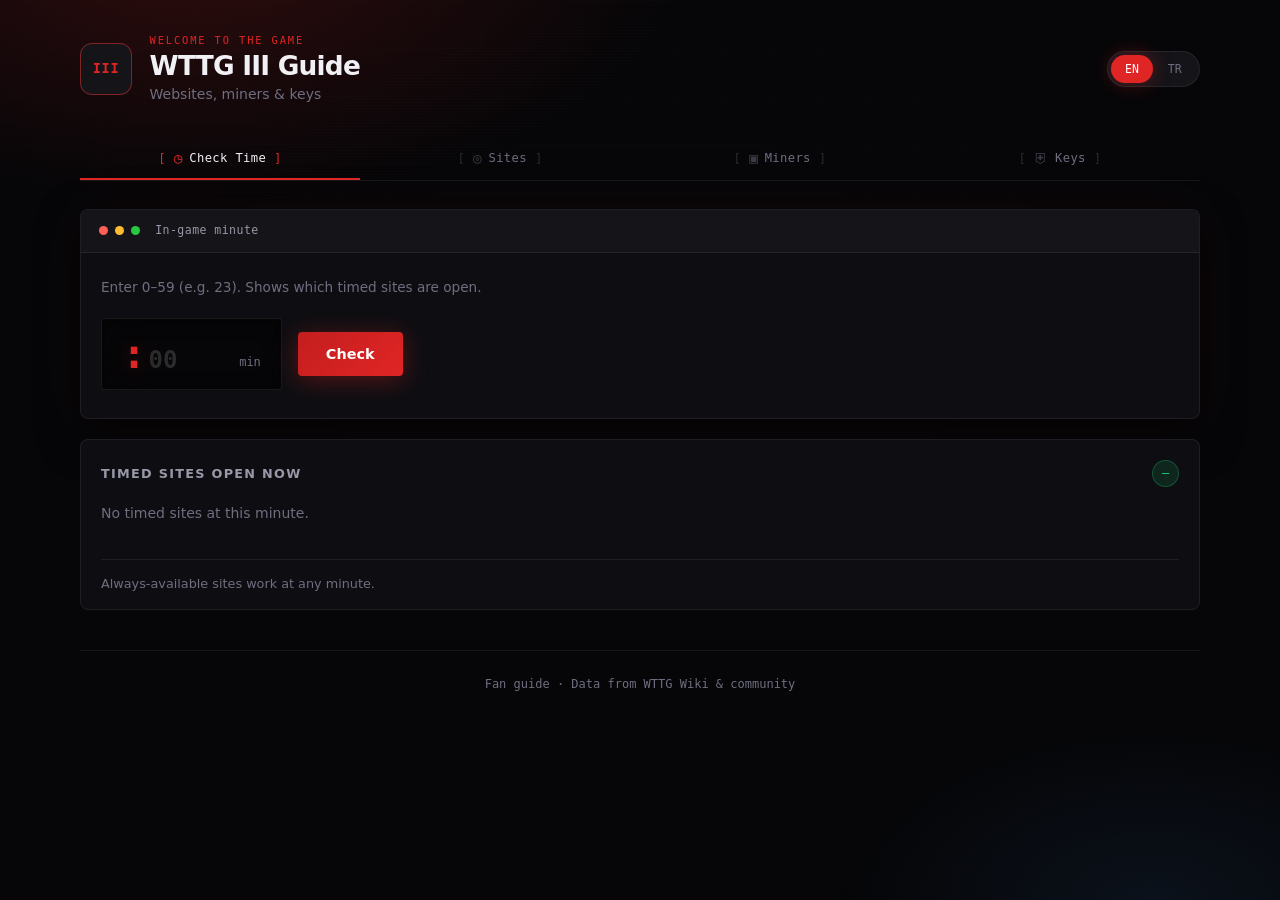
==== commit dd988479: "Add files via upload" ====
--- a/wttg3/index.html
+++ b/wttg3/index.html
@@ -1,139 +1,139 @@
-<!DOCTYPE html>
-<html lang="en">
-<head>
-  <meta charset="UTF-8">
-  <meta name="viewport" content="width=device-width, initial-scale=1.0">
-  <title>WTTG III Guide</title>
-  <link rel="preconnect" href="https://fonts.googleapis.com">
-  <link rel="preconnect" href="https://fonts.gstatic.com" crossorigin>
-  <link href="https://fonts.googleapis.com/css2?family=IBM+Plex+Mono:wght@400;500;600&family=Syne:wght@500;600;700;800&display=swap" rel="stylesheet">
-  <link rel="stylesheet" href="styles.css">
-</head>
-<body>
-  <div class="ambient" aria-hidden="true"></div>
-  <div class="grid-bg" aria-hidden="true"></div>
-
-  <div class="app">
-    <header class="header">
-      <div class="header-left">
-        <div class="logo-mark">
-          <span class="logo-pulse"></span>
-          <span class="logo-core">III</span>
-        </div>
-        <div>
-          <p class="eyebrow">Welcome to the Game</p>
-          <h1 id="t-title">Guide</h1>
-          <p id="t-subtitle" class="subtitle"></p>
-        </div>
-      </div>
-      <div class="lang-switch" role="group" aria-label="Language">
-        <button type="button" class="lang-btn" data-lang="en">EN</button>
-        <button type="button" class="lang-btn" data-lang="tr">TR</button>
-      </div>
-    </header>
-
-    <nav class="nav-pills" id="tabs">
-      <button type="button" class="pill-tab active" data-tab="time">
-        <span class="tab-icon">◷</span>
-        <span id="t-tabTime"></span>
-      </button>
-      <button type="button" class="pill-tab" data-tab="sites">
-        <span class="tab-icon">◎</span>
-        <span id="t-tabSites"></span>
-      </button>
-      <button type="button" class="pill-tab" data-tab="miners">
-        <span class="tab-icon">▣</span>
-        <span id="t-tabMiners"></span>
-      </button>
-      <button type="button" class="pill-tab" data-tab="keys">
-        <span class="tab-icon">⛨</span>
-        <span id="t-tabKeys"></span>
-      </button>
-    </nav>
-
-    <main class="content">
-      <!-- Time -->
-      <section id="panel-time" class="panel active">
-        <div class="terminal-card glow-red">
-          <div class="card-head">
-            <span class="dot red"></span><span class="dot amber"></span><span class="dot green"></span>
-            <span class="card-title" id="t-timeLabel"></span>
-          </div>
-          <div class="card-body">
-            <p class="hint" id="t-timeHint"></p>
-            <div class="clock-widget">
-              <div class="clock-face">
-                <span class="clock-colon">:</span>
-                <input type="text" id="minute-input" inputmode="numeric" maxlength="2" autocomplete="off" spellcheck="false">
-                <span class="clock-suffix">min</span>
-              </div>
-              <button type="button" class="btn-primary" id="time-btn">
-                <span class="btn-shine"></span>
-              </button>
-            </div>
-            <p class="error" id="time-error" hidden></p>
-          </div>
-        </div>
-
-        <div class="results-card">
-          <div class="results-head">
-            <h2 id="t-timedOpen"></h2>
-            <span class="count-badge" id="time-count">—</span>
-          </div>
-          <div id="time-result" class="chip-grid"></div>
-          <p class="footnote" id="t-alwaysNote"></p>
-        </div>
-      </section>
-
-      <!-- Sites -->
-      <section id="panel-sites" class="panel">
-        <div class="search-bar">
-          <svg class="search-icon" viewBox="0 0 24 24" fill="none" stroke="currentColor" stroke-width="2"><circle cx="11" cy="11" r="7"/><path d="M20 20l-3-3"/></svg>
-          <input type="search" id="search" autocomplete="off">
-        </div>
-        <div class="filter-pills" id="filter-pills"></div>
-        <div id="site-lists" class="site-sections"></div>
-      </section>
-
-      <!-- Miners -->
-      <section id="panel-miners" class="panel">
-        <div id="miner-lists" class="miner-deck"></div>
-      </section>
-
-      <!-- Keys -->
-      <section id="panel-keys" class="panel">
-        <div class="info-stack">
-          <div class="info-card blue">
-            <div class="info-icon">ℹ</div>
-            <p id="t-keysRule"></p>
-          </div>
-          <div class="info-card amber">
-            <div class="info-icon">⚠</div>
-            <p id="t-keysWarn"></p>
-          </div>
-        </div>
-
-        <div class="keys-table-wrap">
-          <h2 id="t-keysExamples"></h2>
-          <ul id="key-list" class="keys-table"></ul>
-        </div>
-
-        <div class="tip-card">
-          <p id="t-logjukTip"></p>
-          <a href="https://wttgiii.peterrock.dev/vm-network/" target="_blank" rel="noopener" class="ext-btn">
-            wttgiii.peterrock.dev ↗
-          </a>
-        </div>
-      </section>
-    </main>
-
-    <footer class="footer">
-      <p id="t-footer"></p>
-    </footer>
-  </div>
-
-  <script src="data.js"></script>
-  <script src="i18n.js"></script>
-  <script src="app.js"></script>
-</body>
-</html>
+<!DOCTYPE html>
+<html lang="en">
+<head>
+  <meta charset="UTF-8">
+  <meta name="viewport" content="width=device-width, initial-scale=1.0">
+  <title>WTTG III Guide</title>
+  <link rel="preconnect" href="https://fonts.googleapis.com">
+  <link rel="preconnect" href="https://fonts.gstatic.com" crossorigin>
+  <link href="https://fonts.googleapis.com/css2?family=IBM+Plex+Mono:wght@400;500;600&family=Syne:wght@500;600;700;800&display=swap" rel="stylesheet">
+  <link rel="stylesheet" href="styles.css">
+</head>
+<body>
+  <div class="ambient" aria-hidden="true"></div>
+  <div class="grid-bg" aria-hidden="true"></div>
+
+  <div class="app">
+    <header class="header">
+      <div class="header-left">
+        <div class="logo-mark">
+          <span class="logo-pulse"></span>
+          <span class="logo-core">III</span>
+        </div>
+        <div>
+          <p class="eyebrow">Welcome to the Game</p>
+          <h1 id="t-title">Guide</h1>
+          <p id="t-subtitle" class="subtitle"></p>
+        </div>
+      </div>
+      <div class="lang-switch" role="group" aria-label="Language">
+        <button type="button" class="lang-btn" data-lang="en">EN</button>
+        <button type="button" class="lang-btn" data-lang="tr">TR</button>
+      </div>
+    </header>
+
+    <nav class="nav-pills" id="tabs">
+      <button type="button" class="pill-tab active" data-tab="time">
+        <span class="tab-icon">◷</span>
+        <span id="t-tabTime"></span>
+      </button>
+      <button type="button" class="pill-tab" data-tab="sites">
+        <span class="tab-icon">◎</span>
+        <span id="t-tabSites"></span>
+      </button>
+      <button type="button" class="pill-tab" data-tab="miners">
+        <span class="tab-icon">▣</span>
+        <span id="t-tabMiners"></span>
+      </button>
+      <button type="button" class="pill-tab" data-tab="keys">
+        <span class="tab-icon">⛨</span>
+        <span id="t-tabKeys"></span>
+      </button>
+    </nav>
+
+    <main class="content">
+      <!-- Time -->
+      <section id="panel-time" class="panel active">
+        <div class="terminal-card glow-red">
+          <div class="card-head">
+            <span class="dot red"></span><span class="dot amber"></span><span class="dot green"></span>
+            <span class="card-title" id="t-timeLabel"></span>
+          </div>
+          <div class="card-body">
+            <p class="hint" id="t-timeHint"></p>
+            <div class="clock-widget">
+              <div class="clock-face">
+                <span class="clock-colon">:</span>
+                <input type="text" id="minute-input" inputmode="numeric" maxlength="2" autocomplete="off" spellcheck="false">
+                <span class="clock-suffix">min</span>
+              </div>
+              <button type="button" class="btn-primary" id="time-btn">
+                <span class="btn-shine"></span>
+              </button>
+            </div>
+            <p class="error" id="time-error" hidden></p>
+          </div>
+        </div>
+
+        <div class="results-card">
+          <div class="results-head">
+            <h2 id="t-timedOpen"></h2>
+            <span class="count-badge" id="time-count">—</span>
+          </div>
+          <div id="time-result" class="chip-grid"></div>
+          <p class="footnote" id="t-alwaysNote"></p>
+        </div>
+      </section>
+
+      <!-- Sites -->
+      <section id="panel-sites" class="panel">
+        <div class="search-bar">
+          <svg class="search-icon" viewBox="0 0 24 24" fill="none" stroke="currentColor" stroke-width="2"><circle cx="11" cy="11" r="7"/><path d="M20 20l-3-3"/></svg>
+          <input type="search" id="search" autocomplete="off">
+        </div>
+        <div class="filter-pills" id="filter-pills"></div>
+        <div id="site-lists" class="site-sections"></div>
+      </section>
+
+      <!-- Miners -->
+      <section id="panel-miners" class="panel">
+        <div id="miner-lists" class="miner-deck"></div>
+      </section>
+
+      <!-- Keys -->
+      <section id="panel-keys" class="panel">
+        <div class="info-stack">
+          <div class="info-card blue">
+            <div class="info-icon">ℹ</div>
+            <p id="t-keysRule"></p>
+          </div>
+          <div class="info-card amber">
+            <div class="info-icon">⚠</div>
+            <p id="t-keysWarn"></p>
+          </div>
+        </div>
+
+        <div class="keys-table-wrap">
+          <h2 id="t-keysExamples"></h2>
+          <ul id="key-list" class="keys-table"></ul>
+        </div>
+
+        <div class="tip-card">
+          <p id="t-logjukTip"></p>
+          <a href="https://wttgiii.peterrock.dev/vm-network/" target="_blank" rel="noopener" class="ext-btn">
+            wttgiii.peterrock.dev ↗
+          </a>
+        </div>
+      </section>
+    </main>
+
+    <footer class="footer">
+      <p id="t-footer"></p>
+    </footer>
+  </div>
+
+  <script src="data.js"></script>
+  <script src="i18n.js"></script>
+  <script src="app.js"></script>
+</body>
+</html>
--- a/wttg3/styles.css
+++ b/wttg3/styles.css
@@ -17,11 +17,11 @@
   --amber: #f0a030;
   --blue: #4d9fff;
   --purple: #a855f7;
-  --radius: 14px;
-  --radius-sm: 8px;
+  --radius: 8px;
+  --radius-sm: 4px;
   --font: 'Syne', system-ui, sans-serif;
   --mono: 'IBM Plex Mono', monospace;
-  --shadow: 0 24px 80px rgba(0,0,0,.55);
+  --shadow: 0 16px 40px rgba(0,0,0,.5);
 }
 
 html { scroll-behavior: smooth; }
@@ -52,13 +52,40 @@
   mask-image: radial-gradient(ellipse 80% 70% at 50% 30%, black, transparent);
 }
 
+.grid-bg::after {
+  content: "";
+  position: absolute; inset: 0;
+  background: repeating-linear-gradient(
+    to bottom,
+    rgba(255,255,255,.035) 0px,
+    rgba(255,255,255,.035) 1px,
+    transparent 1px,
+    transparent 3px
+  );
+  mix-blend-mode: overlay;
+}
+
+@media (prefers-reduced-motion: no-preference) {
+  .grid-bg::after { animation: scan-drift 9s linear infinite; }
+}
+
+@keyframes scan-drift {
+  from { transform: translateY(0); }
+  to { transform: translateY(3px); }
+}
+
 /* App shell */
 .app {
   position: relative; z-index: 1;
-  max-width: 860px;
+  max-width: 760px;
   margin: 0 auto;
   padding: 2rem 1.25rem 3rem;
   animation: rise .6s ease both;
+  transition: max-width .2s;
+}
+
+@media (min-width: 900px) {
+  .app { max-width: 1160px; }
 }
 
 @keyframes rise {
@@ -165,14 +192,15 @@
   box-shadow: 0 0 20px var(--red-glow);
 }
 
-/* Nav pills */
+/* Nav pills — bracketed directory menu */
 .nav-pills {
   display: flex;
-  gap: .4rem;
-  padding: .35rem;
-  background: var(--surface);
-  border: 1px solid var(--border);
-  border-radius: 999px;
+  gap: 0;
+  padding: 0;
+  background: transparent;
+  border: none;
+  border-bottom: 1px solid var(--border);
+  border-radius: 0;
   margin-bottom: 1.75rem;
   overflow-x: auto;
 }
@@ -183,32 +211,39 @@
   align-items: center;
   justify-content: center;
   gap: .4rem;
-  padding: .65rem 1rem;
+  padding: .75rem .9rem;
   background: transparent;
   border: none;
-  border-radius: 999px;
-  color: var(--muted);
-  font-family: var(--font);
-  font-size: .82rem;
-  font-weight: 600;
+  border-bottom: 2px solid transparent;
+  border-radius: 0;
+  color: var(--muted);
+  font-family: var(--mono);
+  font-size: .76rem;
+  font-weight: 500;
+  letter-spacing: .03em;
   cursor: pointer;
   white-space: nowrap;
-  transition: all .25s;
-}
+  transition: all .2s;
+}
+
+.pill-tab::before { content: "["; margin-right: .1rem; opacity: .35; }
+.pill-tab::after { content: "]"; margin-left: .1rem; opacity: .35; }
 
 .tab-icon {
   font-size: .9rem;
-  opacity: .6;
-}
-
-.pill-tab:hover { color: var(--dim); background: rgba(255,255,255,.03); }
+  opacity: .5;
+}
+
+.pill-tab:hover { color: var(--dim); background: rgba(255,255,255,.02); }
 
 .pill-tab.active {
   color: var(--text);
-  background: var(--surface3);
-  box-shadow: 0 2px 12px rgba(0,0,0,.4), inset 0 1px 0 rgba(255,255,255,.06);
-}
-
+  background: transparent;
+  border-bottom-color: var(--red);
+  box-shadow: none;
+}
+
+.pill-tab.active::before, .pill-tab.active::after { color: var(--red); opacity: 1; }
 .pill-tab.active .tab-icon { opacity: 1; color: var(--red); }
 
 /* Panels */
@@ -505,6 +540,16 @@
 /* Site sections */
 .site-sections { display: flex; flex-direction: column; gap: 1.25rem; }
 
+@media (min-width: 900px) {
+  .site-sections {
+    display: grid;
+    grid-template-columns: 1fr 1fr;
+    align-items: start;
+    gap: 1.25rem 1.25rem;
+  }
+  .cat-block[data-cat="timed"] { grid-column: 1 / -1; }
+}
+
 .cat-block {
   background: var(--surface);
   border: 1px solid var(--border);
@@ -548,35 +593,72 @@
   color: var(--muted);
 }
 
-.site-rows { list-style: none; }
+.site-rows {
+  list-style: none;
+  display: flex;
+  flex-wrap: wrap;
+  gap: .5rem;
+  padding: .9rem 1.1rem 1.1rem;
+}
 
 .site-row {
-  display: flex;
-  justify-content: space-between;
-  align-items: center;
-  gap: 1rem;
-  padding: .65rem 1.1rem;
-  border-bottom: 1px solid rgba(255,255,255,.03);
-  transition: background .15s;
-}
-
-.site-row:last-child { border-bottom: none; }
-.site-row:hover { background: rgba(255,255,255,.025); }
+  display: inline-flex;
+  align-items: center;
+  padding: .45rem .8rem;
+  background: var(--surface2);
+  border: 1px solid var(--border);
+  border-left: 2px solid var(--wcolor, var(--border));
+  border-radius: var(--radius-sm);
+  transition: background .15s, border-color .15s;
+}
+
+.site-row:hover { background: var(--surface3); border-color: var(--border-hover); }
 .site-row.hidden { display: none; }
 
 .site-row .name {
-  font-size: .875rem;
+  font-size: .8rem;
   font-weight: 600;
   letter-spacing: -.01em;
-}
-
-.site-row .meta {
-  font-family: var(--mono);
-  font-size: .68rem;
-  color: var(--muted);
-  text-align: right;
+  white-space: nowrap;
+}
+
+/* Timed sub-groups by window */
+.window-groups { display: flex; flex-direction: column; }
+
+.window-group + .window-group { border-top: 1px solid rgba(255,255,255,.04); }
+
+@media (min-width: 700px) {
+  .window-groups {
+    display: grid;
+    grid-template-columns: 1fr 1fr;
+  }
+  .window-group + .window-group { border-top: none; }
+  .window-group:nth-child(odd) { border-right: 1px solid rgba(255,255,255,.04); }
+  .window-group:nth-child(n+3) { border-top: 1px solid rgba(255,255,255,.04); }
+}
+
+@media (min-width: 1050px) {
+  .window-groups { grid-template-columns: repeat(3, 1fr); }
+  .window-group:nth-child(3n+1),
+  .window-group:nth-child(3n+2) { border-right: 1px solid rgba(255,255,255,.04); }
+  .window-group:nth-child(n+4) { border-top: 1px solid rgba(255,255,255,.04); }
+}
+
+.window-head {
+  display: flex;
+  align-items: center;
+  gap: .5rem;
+  padding: .7rem 1.1rem .1rem;
+  font-family: var(--mono);
+  font-size: .66rem;
+  letter-spacing: .06em;
+  color: var(--muted);
+}
+
+.window-dot {
+  width: 7px; height: 7px;
+  border-radius: 50%;
   flex-shrink: 0;
-  max-width: 45%;
 }
 
 .tag-careful {
@@ -814,6 +896,4 @@
   .pill-tab span:last-child { font-size: .75rem; }
   .clock-widget { flex-direction: column; align-items: stretch; }
   .btn-primary { width: 100%; text-align: center; }
-  .site-row { flex-direction: column; align-items: flex-start; gap: .2rem; }
-  .site-row .meta { text-align: left; max-width: 100%; }
-}
+}
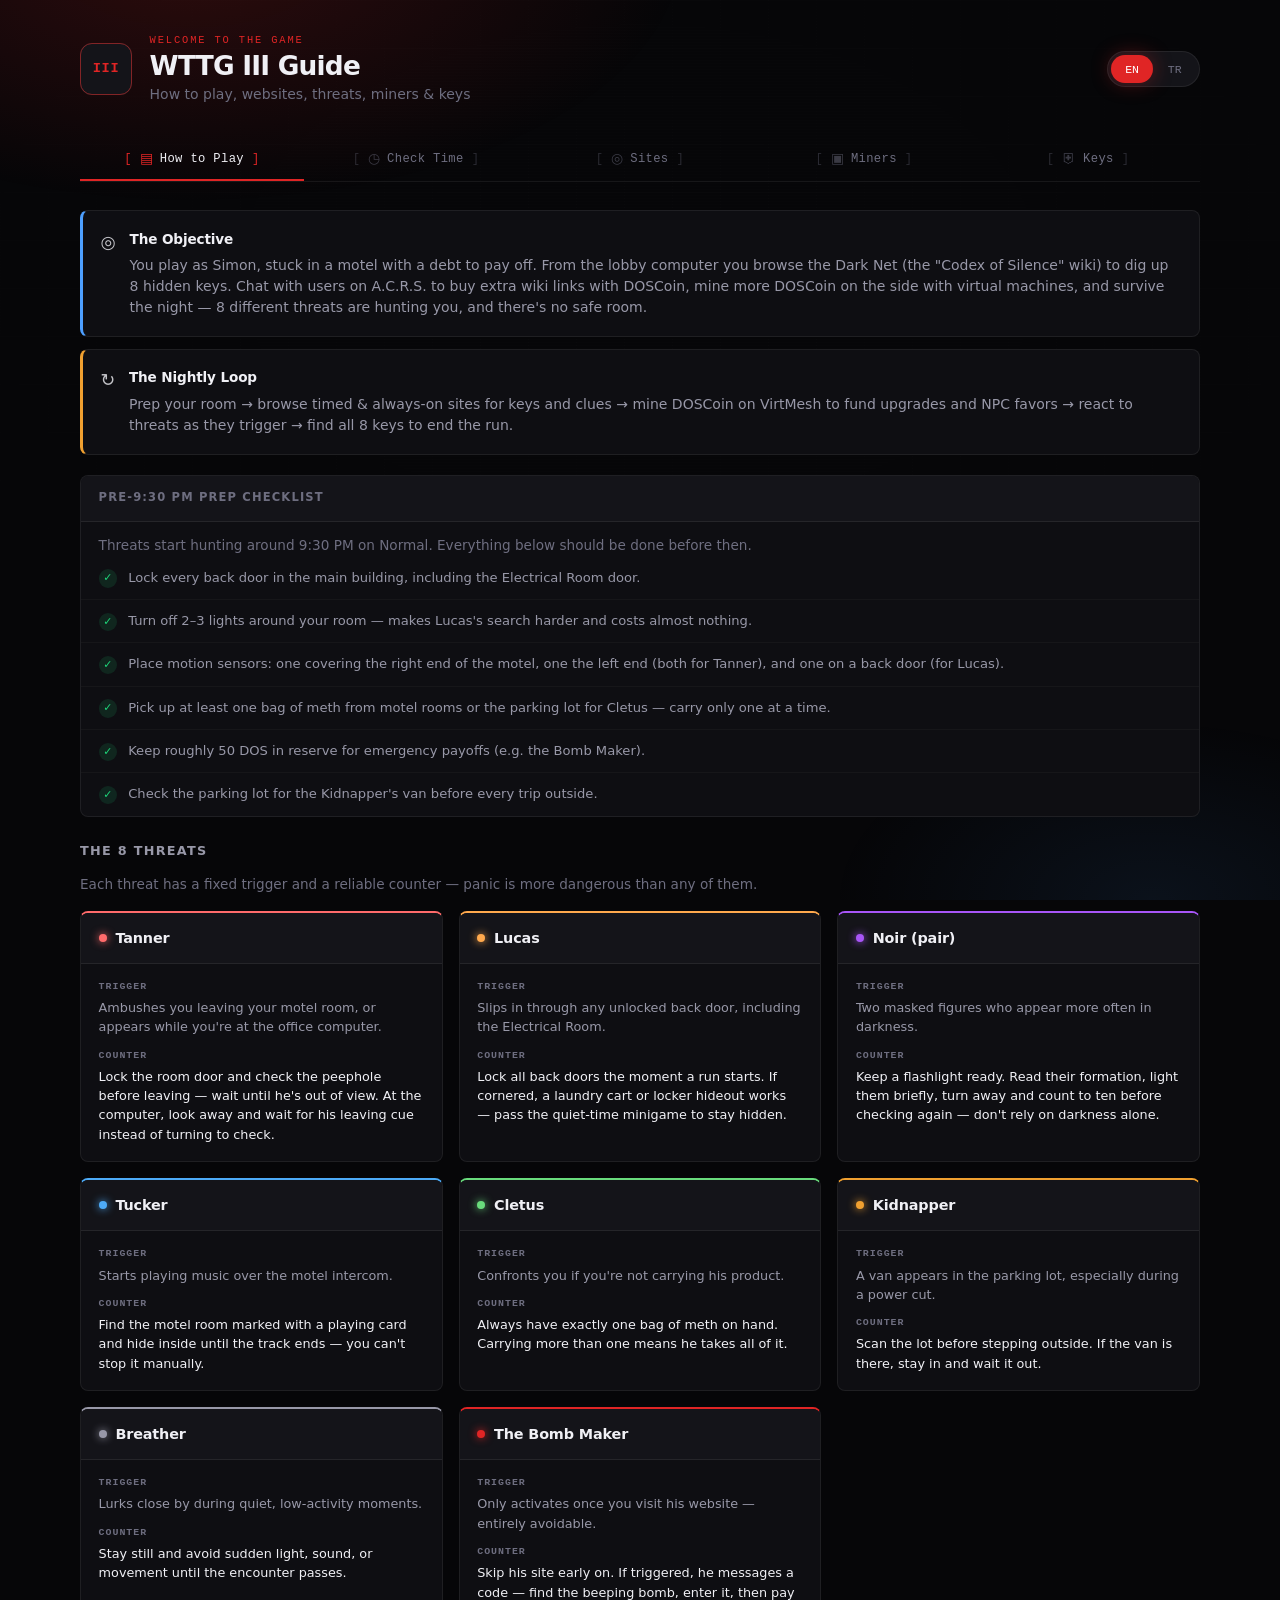
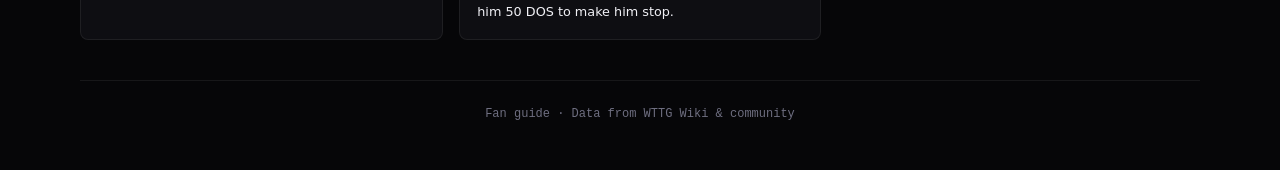
==== commit 0111b2b4: "Add files via upload" ====
--- a/wttg3/index.html
+++ b/wttg3/index.html
@@ -33,7 +33,11 @@
     </header>
 
     <nav class="nav-pills" id="tabs">
-      <button type="button" class="pill-tab active" data-tab="time">
+      <button type="button" class="pill-tab active" data-tab="guide">
+        <span class="tab-icon">▤</span>
+        <span id="t-tabGuide"></span>
+      </button>
+      <button type="button" class="pill-tab" data-tab="time">
         <span class="tab-icon">◷</span>
         <span id="t-tabTime"></span>
       </button>
@@ -52,8 +56,40 @@
     </nav>
 
     <main class="content">
+      <!-- Guide -->
+      <section id="panel-guide" class="panel active">
+        <div class="info-stack" style="grid-template-columns: 1fr;">
+          <div class="info-card blue">
+            <div class="info-icon">◎</div>
+            <div>
+              <h3 id="t-guideIntroTitle" class="guide-card-title"></h3>
+              <p id="t-guideIntro"></p>
+            </div>
+          </div>
+          <div class="info-card amber">
+            <div class="info-icon">↻</div>
+            <div>
+              <h3 id="t-guideLoopTitle" class="guide-card-title"></h3>
+              <p id="t-guideLoop"></p>
+            </div>
+          </div>
+        </div>
+
+        <div class="keys-table-wrap">
+          <h2 id="t-prepTitle"></h2>
+          <p class="hint" id="t-prepHint" style="padding: .85rem 1.1rem 0;"></p>
+          <ul id="prep-list" class="prep-list"></ul>
+        </div>
+
+        <div class="results-head" style="margin: 1.5rem 0 .85rem;">
+          <h2 id="t-threatsTitle"></h2>
+        </div>
+        <p class="hint" id="t-threatsHint" style="margin-bottom: 1rem;"></p>
+        <div id="threat-grid" class="threat-grid"></div>
+      </section>
+
       <!-- Time -->
-      <section id="panel-time" class="panel active">
+      <section id="panel-time" class="panel">
         <div class="terminal-card glow-red">
           <div class="card-head">
             <span class="dot red"></span><span class="dot amber"></span><span class="dot green"></span>
--- a/wttg3/styles.css
+++ b/wttg3/styles.css
@@ -874,6 +874,117 @@
   border-color: rgba(77,159,255,.3);
 }
 
+/* Guide */
+.guide-card-title {
+  font-size: .85rem;
+  font-weight: 700;
+  letter-spacing: -.01em;
+  margin-bottom: .35rem;
+  color: var(--text);
+}
+
+.prep-list { list-style: none; }
+
+.prep-item {
+  display: flex;
+  align-items: flex-start;
+  gap: .7rem;
+  padding: .7rem 1.1rem;
+  border-bottom: 1px solid rgba(255,255,255,.03);
+  font-size: .82rem;
+  color: var(--dim);
+  font-weight: 500;
+  line-height: 1.5;
+}
+
+.prep-item:last-child { border-bottom: none; }
+
+.prep-check {
+  flex-shrink: 0;
+  width: 1.15rem; height: 1.15rem;
+  display: grid; place-items: center;
+  border-radius: 50%;
+  background: var(--green-dim);
+  color: var(--green);
+  font-size: .68rem;
+  font-weight: 700;
+  margin-top: .1rem;
+}
+
+.threat-grid {
+  display: grid;
+  gap: 1rem;
+}
+
+@media (min-width: 640px) {
+  .threat-grid { grid-template-columns: 1fr 1fr; }
+}
+
+@media (min-width: 1000px) {
+  .threat-grid { grid-template-columns: repeat(3, 1fr); }
+}
+
+.threat-card {
+  background: var(--surface);
+  border: 1px solid var(--border);
+  border-top: 2px solid var(--tcolor, var(--red));
+  border-radius: var(--radius);
+  overflow: hidden;
+  transition: transform .2s, box-shadow .2s;
+}
+
+.threat-card:hover {
+  transform: translateY(-2px);
+  box-shadow: var(--shadow);
+}
+
+.threat-head {
+  display: flex;
+  align-items: center;
+  gap: .55rem;
+  padding: .85rem 1.1rem;
+  background: var(--surface2);
+  border-bottom: 1px solid var(--border);
+}
+
+.threat-dot {
+  width: 8px; height: 8px;
+  border-radius: 50%;
+  background: var(--tcolor, var(--red));
+  box-shadow: 0 0 8px var(--tcolor, var(--red));
+  flex-shrink: 0;
+}
+
+.threat-head h3 {
+  font-size: .9rem;
+  font-weight: 800;
+  letter-spacing: -.01em;
+}
+
+.threat-body { padding: .95rem 1.1rem 1.1rem; }
+
+.threat-label {
+  font-family: var(--mono);
+  font-size: .62rem;
+  font-weight: 600;
+  letter-spacing: .1em;
+  text-transform: uppercase;
+  color: var(--muted);
+  margin-top: .7rem;
+}
+
+.threat-label:first-child { margin-top: 0; }
+
+.threat-trigger, .threat-counter {
+  font-size: .8rem;
+  color: var(--dim);
+  font-weight: 500;
+  line-height: 1.5;
+  margin-top: .25rem;
+}
+
+.threat-counter { color: var(--text); }
+
 /* Footer */
 .footer {
   text-align: center;
